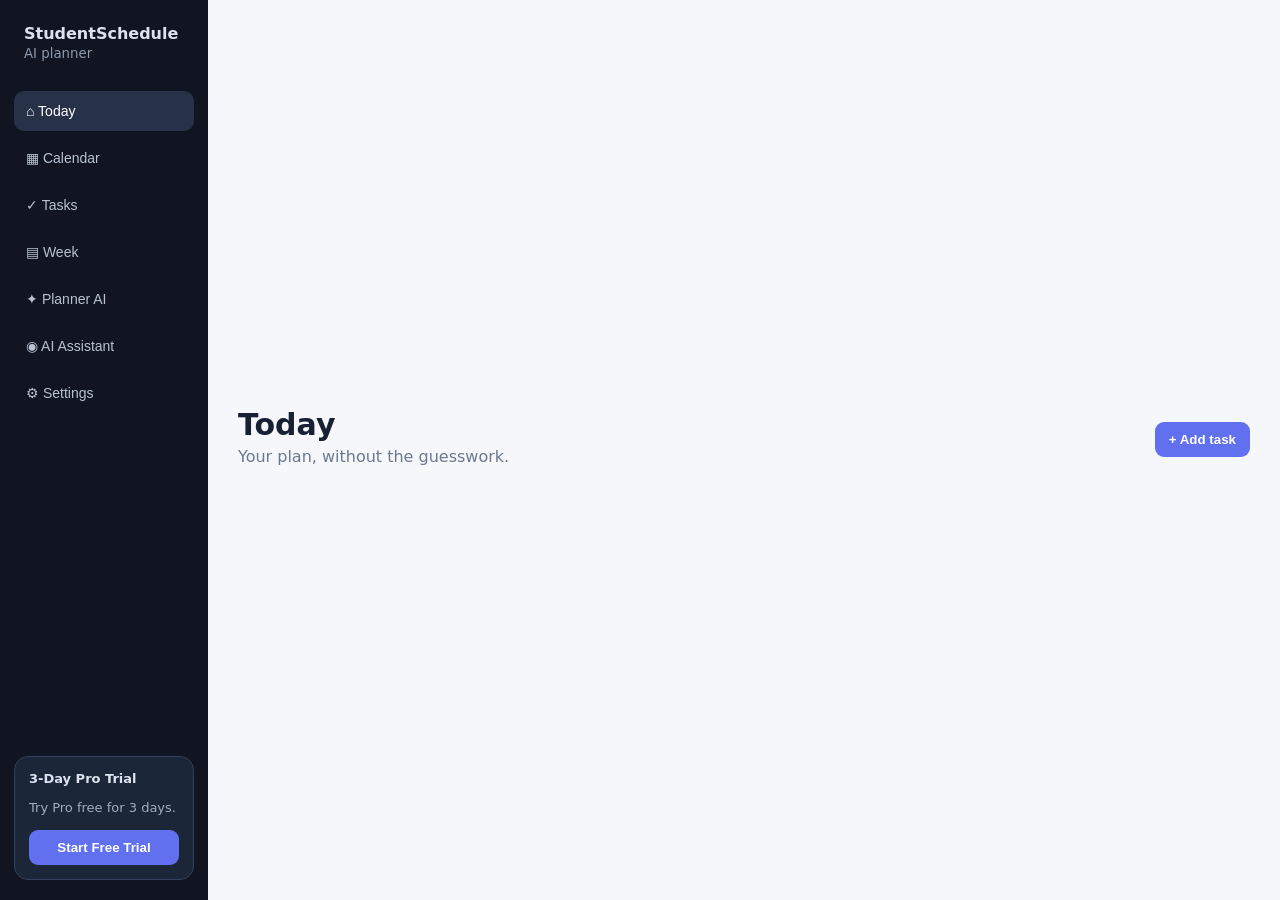
==== index.html @ fac68832 "Add files via upload" ====
<!doctype html><html><head><meta charset="utf-8"><meta name="viewport" content="width=device-width,initial-scale=1"><title>StudentSchedule AI</title><link rel="stylesheet" href="style.css"></head><body>
<div class="app"><aside><div class="brand"><b>StudentSchedule</b><small>AI planner</small></div>
<button class="nav active" data-page="today">⌂ Today</button><button class="nav" data-page="calendar">▦ Calendar</button><button class="nav" data-page="tasks">✓ Tasks</button><button class="nav" data-page="week">▤ Week</button><button class="nav" data-page="planner">✦ Planner AI</button><button class="nav" data-page="assistant">◉ AI Assistant</button><button class="nav" data-page="settings">⚙ Settings</button>
<div class="trial"><b>3-Day Pro Trial</b><p id="trialText">Try Pro free for 3 days.</p><button id="trialBtn">Start Free Trial</button></div></aside>
<main><header><div><h1 id="title">Today</h1><p id="sub">Your plan, without the guesswork.</p></div><button id="add">+ Add task</button></header><section id="page"></section></main></div>
<div id="modal" class="modal hidden"><div class="box"><h2>Add task</h2><input id="name" placeholder="Task name"><input id="due" type="date"><input id="mins" type="number" value="30" min="5" placeholder="Minutes"><select id="pri"><option value="3">High priority</option><option value="2">Normal priority</option><option value="1">Low priority</option></select><button id="save">Add task</button><button id="cancel">Cancel</button></div></div>
<script src="app.js"></script></body></html>
---- style.css ----
*{box-sizing:border-box}body{margin:0;font-family:system-ui,-apple-system,Segoe UI,sans-serif;background:#f5f7fb;color:#182033}.app{display:flex;min-height:100vh}aside{width:245px;background:#101521;color:#dce3ef;padding:20px 14px;display:flex;flex-direction:column;gap:7px}.brand{padding:4px 10px 22px}.brand b{display:block;font-size:16px}.brand small{color:#8d99ad}.nav{border:0;background:none;color:#b8c2d2;text-align:left;padding:12px;border-radius:10px;cursor:pointer;font-size:14px}.nav.active,.nav:hover{background:#273148;color:white}.trial{margin-top:auto;background:#1b2639;border:1px solid #33415c;padding:14px;border-radius:14px;font-size:13px}.trial p{color:#a1adbf;line-height:1.4}.trial button,header button,#save{background:#6170ef;color:#fff;border:0;border-radius:9px;padding:10px 14px;font-weight:700;cursor:pointer}.trial button{width:100%}main{max-width:1250px;width:100%;margin:auto;padding:30px}header{display:flex;justify-content:space-between;align-items:center;margin-bottom:22px}h1{margin:0;font-size:30px}header p{margin:5px 0;color:#6d788d}.card{background:#fff;border:1px solid #e2e6ee;border-radius:16px;padding:20px;margin-bottom:15px;box-shadow:0 3px 12px #00000008}.grid{display:grid;grid-template-columns:repeat(3,1fr);gap:15px}.stat{font-size:28px;font-weight:800}.muted{color:#707c90}.task{display:flex;justify-content:space-between;padding:13px 0;border-bottom:1px solid #edf0f4}.task:last-child{border:0}.task button{background:#fff;border:1px solid #d7dce6;border-radius:7px;padding:6px;cursor:pointer}.calendar{display:grid;grid-template-columns:repeat(7,1fr);background:#fff;border:1px solid #e1e5ed}.dow{padding:9px;background:#eef1f6;font-size:12px;font-weight:700}.day{min-height:110px;border-top:1px solid #e7eaf0;border-right:1px solid #e7eaf0;padding:7px}.today{outline:2px solid #6572ed;outline-offset:-2px}.event{font-size:11px;background:#e9edff;color:#4652b7;border-radius:5px;padding:4px;margin-top:5px;white-space:nowrap;overflow:hidden}.chat{min-height:570px;display:flex;flex-direction:column}.messages{flex:1;overflow:auto}.msg{max-width:78%;padding:12px 14px;border-radius:14px;margin:9px 0;line-height:1.45;white-space:pre-wrap}.bot{background:#eef1f6}.user{background:#6170ef;color:white;margin-left:auto}.chatrow{display:flex;gap:8px}.chatrow input{flex:1;padding:13px;border:1px solid #d7dce6;border-radius:9px}.chips{display:flex;gap:7px;flex-wrap:wrap;margin:10px 0}.chip{border:1px solid #d9deea;background:white;border-radius:18px;padding:7px 10px;cursor:pointer}.modal{position:fixed;inset:0;background:#0008;display:grid;place-items:center}.hidden{display:none}.box{background:#fff;padding:24px;border-radius:15px;width:min(430px,92vw)}.box input,.box select{display:block;width:100%;padding:11px;margin:8px 0;border:1px solid #d7dce6;border-radius:8px}.box button{margin:7px 5px 0 0;padding:10px 13px;border-radius:8px}.assistant{display:grid;grid-template-columns:1.3fr .7fr;gap:15px}@media(max-width:800px){aside{width:185px}.assistant,.grid{grid-template-columns:1fr}main{padding:18px}}
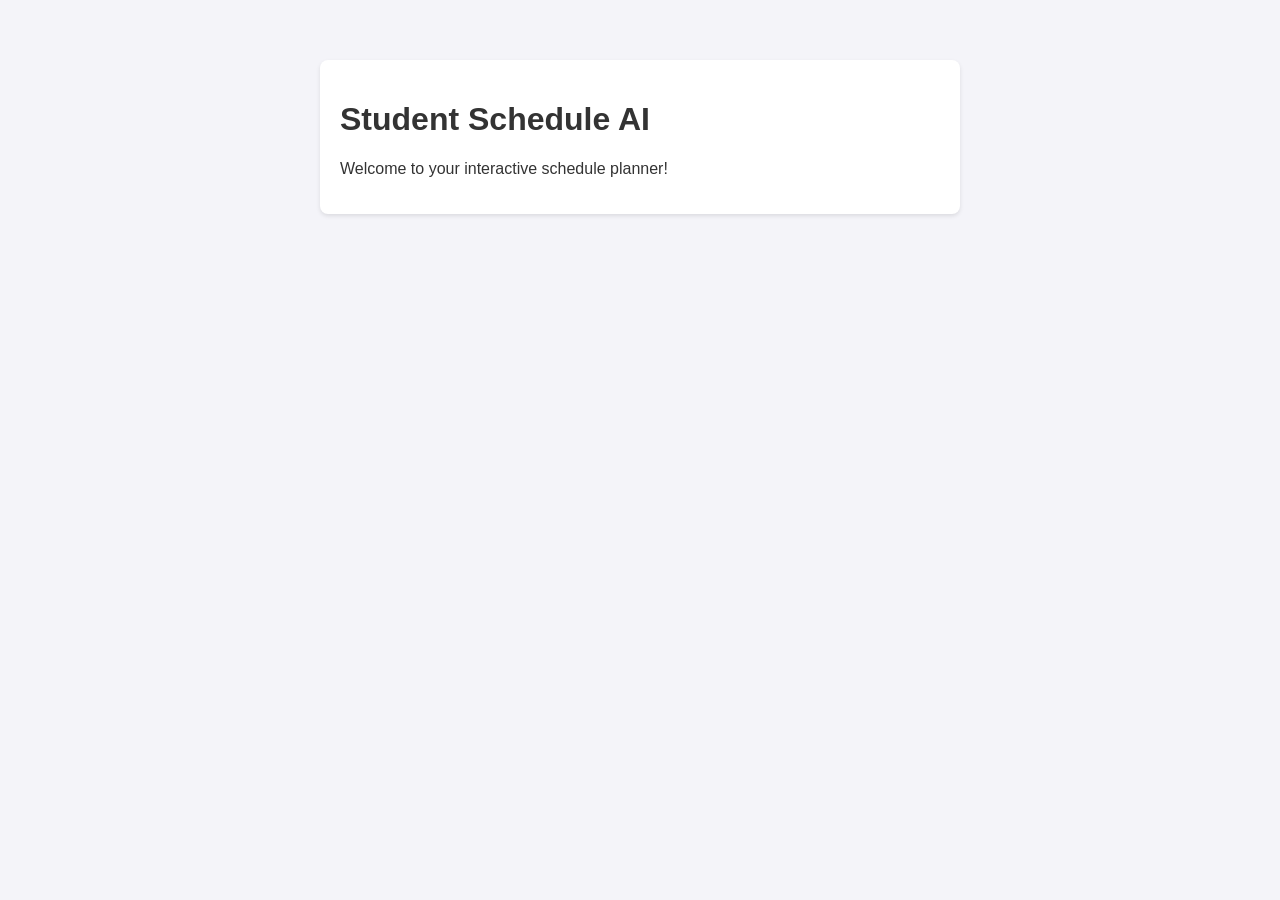
==== commit 6ebdca4f: "Add files via upload" ====
--- a/index.html
+++ b/index.html
@@ -1,7 +1,16 @@
-<!doctype html><html><head><meta charset="utf-8"><meta name="viewport" content="width=device-width,initial-scale=1"><title>StudentSchedule AI</title><link rel="stylesheet" href="style.css"></head><body>
-<div class="app"><aside><div class="brand"><b>StudentSchedule</b><small>AI planner</small></div>
-<button class="nav active" data-page="today">⌂ Today</button><button class="nav" data-page="calendar">▦ Calendar</button><button class="nav" data-page="tasks">✓ Tasks</button><button class="nav" data-page="week">▤ Week</button><button class="nav" data-page="planner">✦ Planner AI</button><button class="nav" data-page="assistant">◉ AI Assistant</button><button class="nav" data-page="settings">⚙ Settings</button>
-<div class="trial"><b>3-Day Pro Trial</b><p id="trialText">Try Pro free for 3 days.</p><button id="trialBtn">Start Free Trial</button></div></aside>
-<main><header><div><h1 id="title">Today</h1><p id="sub">Your plan, without the guesswork.</p></div><button id="add">+ Add task</button></header><section id="page"></section></main></div>
-<div id="modal" class="modal hidden"><div class="box"><h2>Add task</h2><input id="name" placeholder="Task name"><input id="due" type="date"><input id="mins" type="number" value="30" min="5" placeholder="Minutes"><select id="pri"><option value="3">High priority</option><option value="2">Normal priority</option><option value="1">Low priority</option></select><button id="save">Add task</button><button id="cancel">Cancel</button></div></div>
-<script src="app.js"></script></body></html>+<!DOCTYPE html>
+<html lang="en">
+<head>
+    <meta charset="UTF-8">
+    <meta name="viewport" content="width=device-width, initial-scale=1.0">
+    <title>Student Schedule AI</title>
+    <link rel="stylesheet" href="style.css">
+</head>
+<body>
+    <main>
+        <h1>Student Schedule AI</h1>
+        <p>Welcome to your interactive schedule planner!</p>
+    </main>
+    <script src="app.js"></script>
+</body>
+</html>
--- a/style.css
+++ b/style.css
@@ -1 +1,16 @@
-*{box-sizing:border-box}body{margin:0;font-family:system-ui,-apple-system,Segoe UI,sans-serif;background:#f5f7fb;color:#182033}.app{display:flex;min-height:100vh}aside{width:245px;background:#101521;color:#dce3ef;padding:20px 14px;display:flex;flex-direction:column;gap:7px}.brand{padding:4px 10px 22px}.brand b{display:block;font-size:16px}.brand small{color:#8d99ad}.nav{border:0;background:none;color:#b8c2d2;text-align:left;padding:12px;border-radius:10px;cursor:pointer;font-size:14px}.nav.active,.nav:hover{background:#273148;color:white}.trial{margin-top:auto;background:#1b2639;border:1px solid #33415c;padding:14px;border-radius:14px;font-size:13px}.trial p{color:#a1adbf;line-height:1.4}.trial button,header button,#save{background:#6170ef;color:#fff;border:0;border-radius:9px;padding:10px 14px;font-weight:700;cursor:pointer}.trial button{width:100%}main{max-width:1250px;width:100%;margin:auto;padding:30px}header{display:flex;justify-content:space-between;align-items:center;margin-bottom:22px}h1{margin:0;font-size:30px}header p{margin:5px 0;color:#6d788d}.card{background:#fff;border:1px solid #e2e6ee;border-radius:16px;padding:20px;margin-bottom:15px;box-shadow:0 3px 12px #00000008}.grid{display:grid;grid-template-columns:repeat(3,1fr);gap:15px}.stat{font-size:28px;font-weight:800}.muted{color:#707c90}.task{display:flex;justify-content:space-between;padding:13px 0;border-bottom:1px solid #edf0f4}.task:last-child{border:0}.task button{background:#fff;border:1px solid #d7dce6;border-radius:7px;padding:6px;cursor:pointer}.calendar{display:grid;grid-template-columns:repeat(7,1fr);background:#fff;border:1px solid #e1e5ed}.dow{padding:9px;background:#eef1f6;font-size:12px;font-weight:700}.day{min-height:110px;border-top:1px solid #e7eaf0;border-right:1px solid #e7eaf0;padding:7px}.today{outline:2px solid #6572ed;outline-offset:-2px}.event{font-size:11px;background:#e9edff;color:#4652b7;border-radius:5px;padding:4px;margin-top:5px;white-space:nowrap;overflow:hidden}.chat{min-height:570px;display:flex;flex-direction:column}.messages{flex:1;overflow:auto}.msg{max-width:78%;padding:12px 14px;border-radius:14px;margin:9px 0;line-height:1.45;white-space:pre-wrap}.bot{background:#eef1f6}.user{background:#6170ef;color:white;margin-left:auto}.chatrow{display:flex;gap:8px}.chatrow input{flex:1;padding:13px;border:1px solid #d7dce6;border-radius:9px}.chips{display:flex;gap:7px;flex-wrap:wrap;margin:10px 0}.chip{border:1px solid #d9deea;background:white;border-radius:18px;padding:7px 10px;cursor:pointer}.modal{position:fixed;inset:0;background:#0008;display:grid;place-items:center}.hidden{display:none}.box{background:#fff;padding:24px;border-radius:15px;width:min(430px,92vw)}.box input,.box select{display:block;width:100%;padding:11px;margin:8px 0;border:1px solid #d7dce6;border-radius:8px}.box button{margin:7px 5px 0 0;padding:10px 13px;border-radius:8px}.assistant{display:grid;grid-template-columns:1.3fr .7fr;gap:15px}@media(max-width:800px){aside{width:185px}.assistant,.grid{grid-template-columns:1fr}main{padding:18px}}+body {
+    font-family: Arial, sans-serif;
+    margin: 0;
+    padding: 20px;
+    background-color: #f4f4f9;
+    color: #333;
+}
+
+main {
+    max-width: 600px;
+    margin: 40px auto;
+    background: white;
+    padding: 20px;
+    border-radius: 8px;
+    box-shadow: 0 2px 4px rgba(0, 0, 0, 0.1);
+}
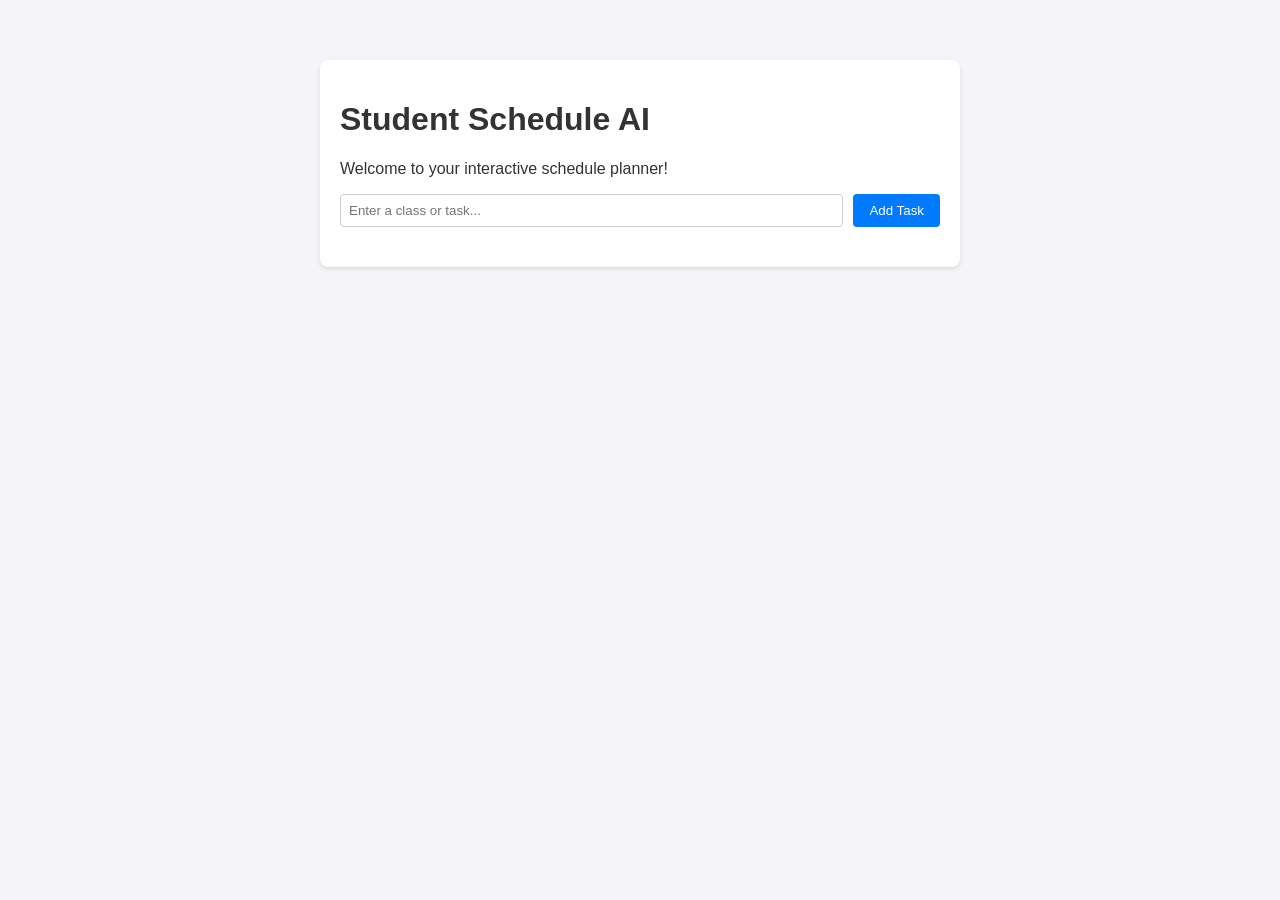
==== commit 23d12767: "Add files via upload" ====
--- a/index.html
+++ b/index.html
@@ -10,6 +10,15 @@
     <main>
         <h1>Student Schedule AI</h1>
         <p>Welcome to your interactive schedule planner!</p>
+        
+        <div class="schedule-control">
+            <input type="text" id="taskInput" placeholder="Enter a class or task...">
+            <button id="addBtn">Add Task</button>
+        </div>
+
+        <ul id="taskList">
+            <!-- Tasks will appear here -->
+        </ul>
     </main>
     <script src="app.js"></script>
 </body>
--- a/style.css
+++ b/style.css
@@ -14,3 +14,58 @@
     border-radius: 8px;
     box-shadow: 0 2px 4px rgba(0, 0, 0, 0.1);
 }
+
+.schedule-control {
+    display: flex;
+    gap: 10px;
+    margin-bottom: 20px;
+}
+
+.schedule-control input {
+    flex: 1;
+    padding: 8px;
+    border: 1px solid #ccc;
+    border-radius: 4px;
+}
+
+.schedule-control button {
+    padding: 8px 16px;
+    background-color: #007bff;
+    color: white;
+    border: none;
+    border-radius: 4px;
+    cursor: pointer;
+}
+
+.schedule-control button:hover {
+    background-color: #0056b3;
+}
+
+ul {
+    list-style-type: none;
+    padding: 0;
+}
+
+li {
+    background: #f9f9f9;
+    padding: 10px;
+    margin-bottom: 8px;
+    border-left: 4px solid #007bff;
+    display: flex;
+    justify-content: space-between;
+    align-items: center;
+    border-radius: 4px;
+}
+
+li button {
+    background: #dc3545;
+    color: white;
+    border: none;
+    padding: 4px 8px;
+    border-radius: 4px;
+    cursor: pointer;
+}
+
+li button:hover {
+    background: #c82333;
+}
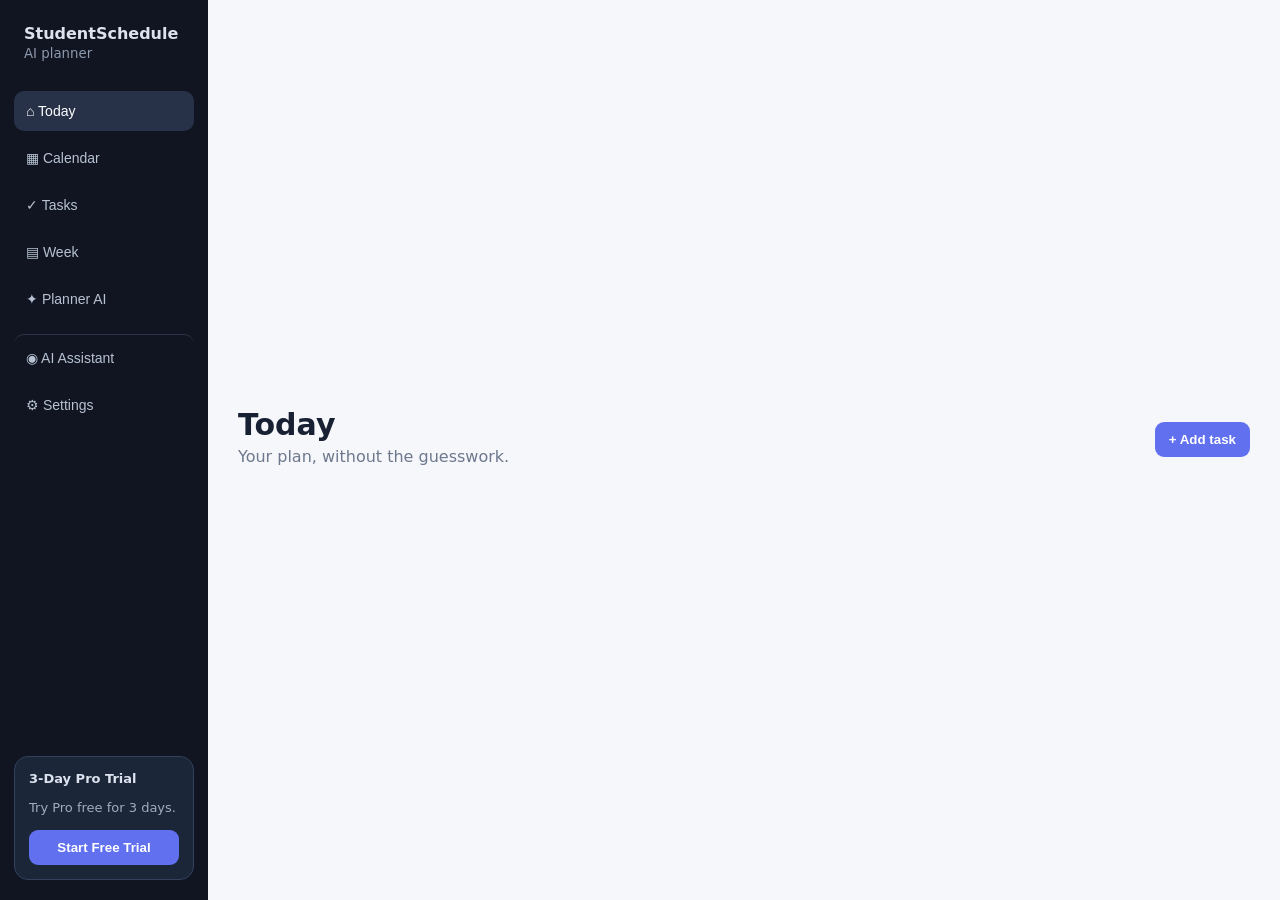
==== commit 84b986ba: "Add files via upload" ====
--- a/index.html
+++ b/index.html
@@ -1,25 +1,7 @@
-<!DOCTYPE html>
-<html lang="en">
-<head>
-    <meta charset="UTF-8">
-    <meta name="viewport" content="width=device-width, initial-scale=1.0">
-    <title>Student Schedule AI</title>
-    <link rel="stylesheet" href="style.css">
-</head>
-<body>
-    <main>
-        <h1>Student Schedule AI</h1>
-        <p>Welcome to your interactive schedule planner!</p>
-        
-        <div class="schedule-control">
-            <input type="text" id="taskInput" placeholder="Enter a class or task...">
-            <button id="addBtn">Add Task</button>
-        </div>
-
-        <ul id="taskList">
-            <!-- Tasks will appear here -->
-        </ul>
-    </main>
-    <script src="app.js"></script>
-</body>
-</html>
+<!doctype html><html><head><meta charset="utf-8"><meta name="viewport" content="width=device-width,initial-scale=1"><title>StudentSchedule AI</title><link rel="stylesheet" href="style.css"></head><body>
+<div class="app"><aside><div class="brand"><b>StudentSchedule</b><small>AI planner</small></div>
+<button class="nav active" data-page="today">⌂ Today</button><button class="nav" data-page="calendar">▦ Calendar</button><button class="nav" data-page="tasks">✓ Tasks</button><button class="nav" data-page="week">▤ Week</button><button class="nav" data-page="planner">✦ Planner AI</button><button class="nav assistant-nav" data-page="assistant">◉ AI Assistant</button><button class="nav" data-page="settings">⚙ Settings</button>
+<div class="trial"><b>3-Day Pro Trial</b><p id="trialText">Try Pro free for 3 days.</p><button id="trialBtn">Start Free Trial</button></div></aside>
+<main><header><div><h1 id="title">Today</h1><p id="sub">Your plan, without the guesswork.</p></div><button id="add">+ Add task</button></header><section id="page"></section></main></div>
+<div id="modal" class="modal hidden"><div class="box"><h2>Add task</h2><input id="name" placeholder="Task name"><input id="due" type="date"><input id="mins" type="number" value="30" min="5" placeholder="Minutes"><select id="pri"><option value="3">High priority</option><option value="2">Normal priority</option><option value="1">Low priority</option></select><button id="save">Add task</button><button id="cancel">Cancel</button></div></div>
+<script src="app.js"></script></body></html>
--- a/style.css
+++ b/style.css
@@ -1,71 +1,2 @@
-body {
-    font-family: Arial, sans-serif;
-    margin: 0;
-    padding: 20px;
-    background-color: #f4f4f9;
-    color: #333;
-}
-
-main {
-    max-width: 600px;
-    margin: 40px auto;
-    background: white;
-    padding: 20px;
-    border-radius: 8px;
-    box-shadow: 0 2px 4px rgba(0, 0, 0, 0.1);
-}
-
-.schedule-control {
-    display: flex;
-    gap: 10px;
-    margin-bottom: 20px;
-}
-
-.schedule-control input {
-    flex: 1;
-    padding: 8px;
-    border: 1px solid #ccc;
-    border-radius: 4px;
-}
-
-.schedule-control button {
-    padding: 8px 16px;
-    background-color: #007bff;
-    color: white;
-    border: none;
-    border-radius: 4px;
-    cursor: pointer;
-}
-
-.schedule-control button:hover {
-    background-color: #0056b3;
-}
-
-ul {
-    list-style-type: none;
-    padding: 0;
-}
-
-li {
-    background: #f9f9f9;
-    padding: 10px;
-    margin-bottom: 8px;
-    border-left: 4px solid #007bff;
-    display: flex;
-    justify-content: space-between;
-    align-items: center;
-    border-radius: 4px;
-}
-
-li button {
-    background: #dc3545;
-    color: white;
-    border: none;
-    padding: 4px 8px;
-    border-radius: 4px;
-    cursor: pointer;
-}
-
-li button:hover {
-    background: #c82333;
-}
+*{box-sizing:border-box}body{margin:0;font-family:system-ui,-apple-system,Segoe UI,sans-serif;background:#f5f7fb;color:#182033}.app{display:flex;min-height:100vh}aside{width:245px;background:#101521;color:#dce3ef;padding:20px 14px;display:flex;flex-direction:column;gap:7px}.brand{padding:4px 10px 22px}.brand b{display:block;font-size:16px}.brand small{color:#8d99ad}.nav{border:0;background:none;color:#b8c2d2;text-align:left;padding:12px;border-radius:10px;cursor:pointer;font-size:14px}.nav.active,.nav:hover{background:#273148;color:white}.trial{margin-top:auto;background:#1b2639;border:1px solid #33415c;padding:14px;border-radius:14px;font-size:13px}.trial p{color:#a1adbf;line-height:1.4}.trial button,header button,#save{background:#6170ef;color:#fff;border:0;border-radius:9px;padding:10px 14px;font-weight:700;cursor:pointer}.trial button{width:100%}main{max-width:1250px;width:100%;margin:auto;padding:30px}header{display:flex;justify-content:space-between;align-items:center;margin-bottom:22px}h1{margin:0;font-size:30px}header p{margin:5px 0;color:#6d788d}.card{background:#fff;border:1px solid #e2e6ee;border-radius:16px;padding:20px;margin-bottom:15px;box-shadow:0 3px 12px #00000008}.grid{display:grid;grid-template-columns:repeat(3,1fr);gap:15px}.stat{font-size:28px;font-weight:800}.muted{color:#707c90}.task{display:flex;justify-content:space-between;padding:13px 0;border-bottom:1px solid #edf0f4}.task:last-child{border:0}.task button{background:#fff;border:1px solid #d7dce6;border-radius:7px;padding:6px;cursor:pointer}.calendar{display:grid;grid-template-columns:repeat(7,1fr);background:#fff;border:1px solid #e1e5ed}.dow{padding:9px;background:#eef1f6;font-size:12px;font-weight:700}.day{min-height:110px;border-top:1px solid #e7eaf0;border-right:1px solid #e7eaf0;padding:7px}.today{outline:2px solid #6572ed;outline-offset:-2px}.event{font-size:11px;background:#e9edff;color:#4652b7;border-radius:5px;padding:4px;margin-top:5px;white-space:nowrap;overflow:hidden}.chat{min-height:570px;display:flex;flex-direction:column}.messages{flex:1;overflow:auto}.msg{max-width:78%;padding:12px 14px;border-radius:14px;margin:9px 0;line-height:1.45;white-space:pre-wrap}.bot{background:#eef1f6}.user{background:#6170ef;color:white;margin-left:auto}.chatrow{display:flex;gap:8px}.chatrow input{flex:1;padding:13px;border:1px solid #d7dce6;border-radius:9px}.chips{display:flex;gap:7px;flex-wrap:wrap;margin:10px 0}.chip{border:1px solid #d9deea;background:white;border-radius:18px;padding:7px 10px;cursor:pointer}.modal{position:fixed;inset:0;background:#0008;display:grid;place-items:center}.hidden{display:none}.box{background:#fff;padding:24px;border-radius:15px;width:min(430px,92vw)}.box input,.box select{display:block;width:100%;padding:11px;margin:8px 0;border:1px solid #d7dce6;border-radius:8px}.box button{margin:7px 5px 0 0;padding:10px 13px;border-radius:8px}.assistant{display:grid;grid-template-columns:1.3fr .7fr;gap:15px}@media(max-width:800px){aside{width:185px}.assistant,.grid{grid-template-columns:1fr}main{padding:18px}}
+.task.completed{background:#f2fbf4;border-radius:10px;padding:13px;margin:5px 0;border-bottom:0}.done-name{text-decoration:line-through;color:#4f8b5c}.complete-green{background:#2e9b57!important;color:white!important;border-color:#2e9b57!important}.assistant-nav{margin-top:8px;border-top:1px solid #2b3446;padding-top:15px}.msg.user{margin-left:auto}.msg.bot{margin-right:auto}
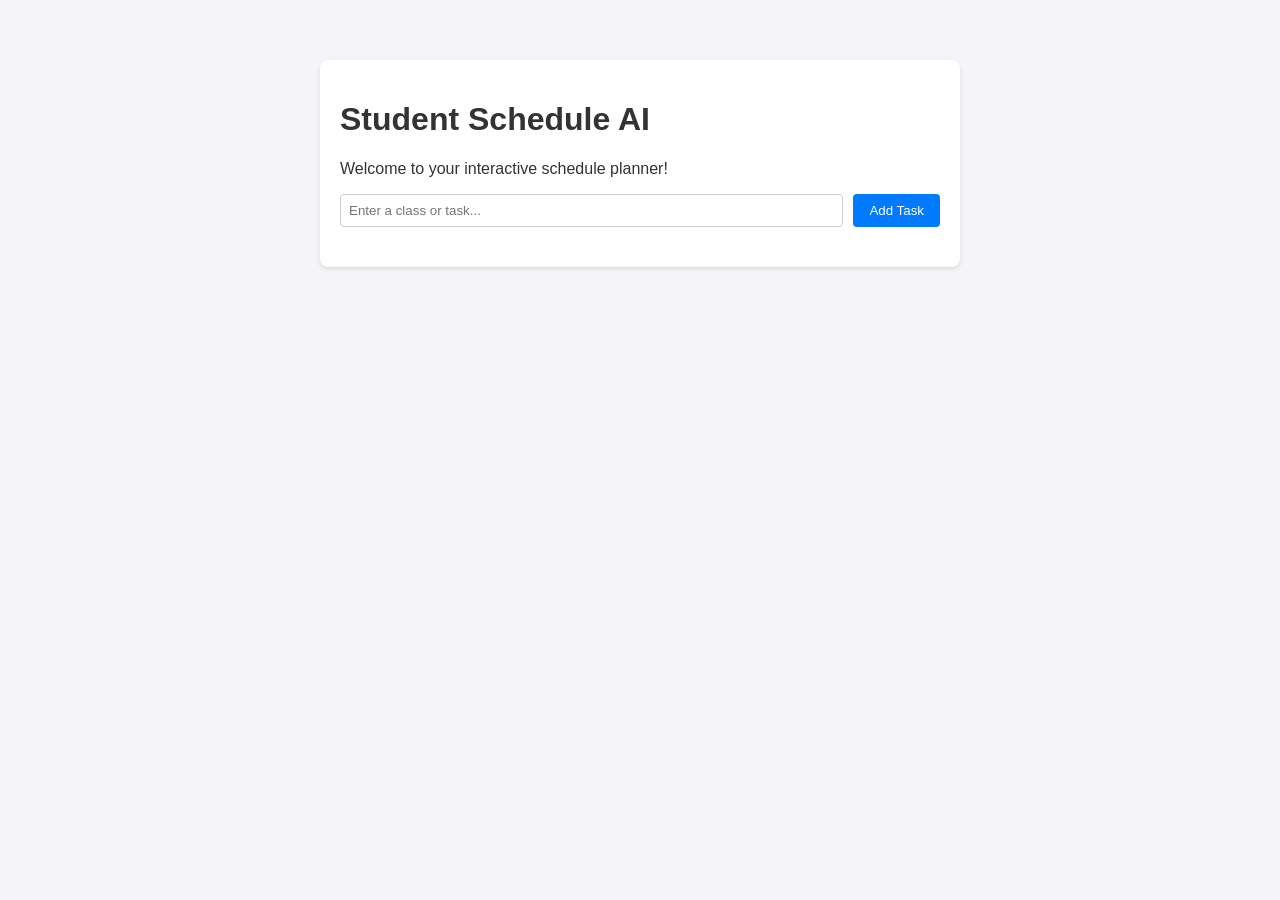
==== commit de7094a2: "Add files via upload" ====
--- a/index.html
+++ b/index.html
@@ -1,7 +1,25 @@
-<!doctype html><html><head><meta charset="utf-8"><meta name="viewport" content="width=device-width,initial-scale=1"><title>StudentSchedule AI</title><link rel="stylesheet" href="style.css"></head><body>
-<div class="app"><aside><div class="brand"><b>StudentSchedule</b><small>AI planner</small></div>
-<button class="nav active" data-page="today">⌂ Today</button><button class="nav" data-page="calendar">▦ Calendar</button><button class="nav" data-page="tasks">✓ Tasks</button><button class="nav" data-page="week">▤ Week</button><button class="nav" data-page="planner">✦ Planner AI</button><button class="nav assistant-nav" data-page="assistant">◉ AI Assistant</button><button class="nav" data-page="settings">⚙ Settings</button>
-<div class="trial"><b>3-Day Pro Trial</b><p id="trialText">Try Pro free for 3 days.</p><button id="trialBtn">Start Free Trial</button></div></aside>
-<main><header><div><h1 id="title">Today</h1><p id="sub">Your plan, without the guesswork.</p></div><button id="add">+ Add task</button></header><section id="page"></section></main></div>
-<div id="modal" class="modal hidden"><div class="box"><h2>Add task</h2><input id="name" placeholder="Task name"><input id="due" type="date"><input id="mins" type="number" value="30" min="5" placeholder="Minutes"><select id="pri"><option value="3">High priority</option><option value="2">Normal priority</option><option value="1">Low priority</option></select><button id="save">Add task</button><button id="cancel">Cancel</button></div></div>
-<script src="app.js"></script></body></html>+<!DOCTYPE html>
+<html lang="en">
+<head>
+    <meta charset="UTF-8">
+    <meta name="viewport" content="width=device-width, initial-scale=1.0">
+    <title>Student Schedule AI</title>
+    <link rel="stylesheet" href="style.css">
+</head>
+<body>
+    <main>
+        <h1>Student Schedule AI</h1>
+        <p>Welcome to your interactive schedule planner!</p>
+        
+        <div class="schedule-control">
+            <input type="text" id="taskInput" placeholder="Enter a class or task...">
+            <button id="addBtn">Add Task</button>
+        </div>
+
+        <ul id="taskList">
+            <!-- Tasks will appear here -->
+        </ul>
+    </main>
+    <script src="app.js"></script>
+</body>
+</html>
--- a/style.css
+++ b/style.css
@@ -1,2 +1,71 @@
-*{box-sizing:border-box}body{margin:0;font-family:system-ui,-apple-system,Segoe UI,sans-serif;background:#f5f7fb;color:#182033}.app{display:flex;min-height:100vh}aside{width:245px;background:#101521;color:#dce3ef;padding:20px 14px;display:flex;flex-direction:column;gap:7px}.brand{padding:4px 10px 22px}.brand b{display:block;font-size:16px}.brand small{color:#8d99ad}.nav{border:0;background:none;color:#b8c2d2;text-align:left;padding:12px;border-radius:10px;cursor:pointer;font-size:14px}.nav.active,.nav:hover{background:#273148;color:white}.trial{margin-top:auto;background:#1b2639;border:1px solid #33415c;padding:14px;border-radius:14px;font-size:13px}.trial p{color:#a1adbf;line-height:1.4}.trial button,header button,#save{background:#6170ef;color:#fff;border:0;border-radius:9px;padding:10px 14px;font-weight:700;cursor:pointer}.trial button{width:100%}main{max-width:1250px;width:100%;margin:auto;padding:30px}header{display:flex;justify-content:space-between;align-items:center;margin-bottom:22px}h1{margin:0;font-size:30px}header p{margin:5px 0;color:#6d788d}.card{background:#fff;border:1px solid #e2e6ee;border-radius:16px;padding:20px;margin-bottom:15px;box-shadow:0 3px 12px #00000008}.grid{display:grid;grid-template-columns:repeat(3,1fr);gap:15px}.stat{font-size:28px;font-weight:800}.muted{color:#707c90}.task{display:flex;justify-content:space-between;padding:13px 0;border-bottom:1px solid #edf0f4}.task:last-child{border:0}.task button{background:#fff;border:1px solid #d7dce6;border-radius:7px;padding:6px;cursor:pointer}.calendar{display:grid;grid-template-columns:repeat(7,1fr);background:#fff;border:1px solid #e1e5ed}.dow{padding:9px;background:#eef1f6;font-size:12px;font-weight:700}.day{min-height:110px;border-top:1px solid #e7eaf0;border-right:1px solid #e7eaf0;padding:7px}.today{outline:2px solid #6572ed;outline-offset:-2px}.event{font-size:11px;background:#e9edff;color:#4652b7;border-radius:5px;padding:4px;margin-top:5px;white-space:nowrap;overflow:hidden}.chat{min-height:570px;display:flex;flex-direction:column}.messages{flex:1;overflow:auto}.msg{max-width:78%;padding:12px 14px;border-radius:14px;margin:9px 0;line-height:1.45;white-space:pre-wrap}.bot{background:#eef1f6}.user{background:#6170ef;color:white;margin-left:auto}.chatrow{display:flex;gap:8px}.chatrow input{flex:1;padding:13px;border:1px solid #d7dce6;border-radius:9px}.chips{display:flex;gap:7px;flex-wrap:wrap;margin:10px 0}.chip{border:1px solid #d9deea;background:white;border-radius:18px;padding:7px 10px;cursor:pointer}.modal{position:fixed;inset:0;background:#0008;display:grid;place-items:center}.hidden{display:none}.box{background:#fff;padding:24px;border-radius:15px;width:min(430px,92vw)}.box input,.box select{display:block;width:100%;padding:11px;margin:8px 0;border:1px solid #d7dce6;border-radius:8px}.box button{margin:7px 5px 0 0;padding:10px 13px;border-radius:8px}.assistant{display:grid;grid-template-columns:1.3fr .7fr;gap:15px}@media(max-width:800px){aside{width:185px}.assistant,.grid{grid-template-columns:1fr}main{padding:18px}}
-.task.completed{background:#f2fbf4;border-radius:10px;padding:13px;margin:5px 0;border-bottom:0}.done-name{text-decoration:line-through;color:#4f8b5c}.complete-green{background:#2e9b57!important;color:white!important;border-color:#2e9b57!important}.assistant-nav{margin-top:8px;border-top:1px solid #2b3446;padding-top:15px}.msg.user{margin-left:auto}.msg.bot{margin-right:auto}
+body {
+    font-family: Arial, sans-serif;
+    margin: 0;
+    padding: 20px;
+    background-color: #f4f4f9;
+    color: #333;
+}
+
+main {
+    max-width: 600px;
+    margin: 40px auto;
+    background: white;
+    padding: 20px;
+    border-radius: 8px;
+    box-shadow: 0 2px 4px rgba(0, 0, 0, 0.1);
+}
+
+.schedule-control {
+    display: flex;
+    gap: 10px;
+    margin-bottom: 20px;
+}
+
+.schedule-control input {
+    flex: 1;
+    padding: 8px;
+    border: 1px solid #ccc;
+    border-radius: 4px;
+}
+
+.schedule-control button {
+    padding: 8px 16px;
+    background-color: #007bff;
+    color: white;
+    border: none;
+    border-radius: 4px;
+    cursor: pointer;
+}
+
+.schedule-control button:hover {
+    background-color: #0056b3;
+}
+
+ul {
+    list-style-type: none;
+    padding: 0;
+}
+
+li {
+    background: #f9f9f9;
+    padding: 10px;
+    margin-bottom: 8px;
+    border-left: 4px solid #007bff;
+    display: flex;
+    justify-content: space-between;
+    align-items: center;
+    border-radius: 4px;
+}
+
+li button {
+    background: #dc3545;
+    color: white;
+    border: none;
+    padding: 4px 8px;
+    border-radius: 4px;
+    cursor: pointer;
+}
+
+li button:hover {
+    background: #c82333;
+}
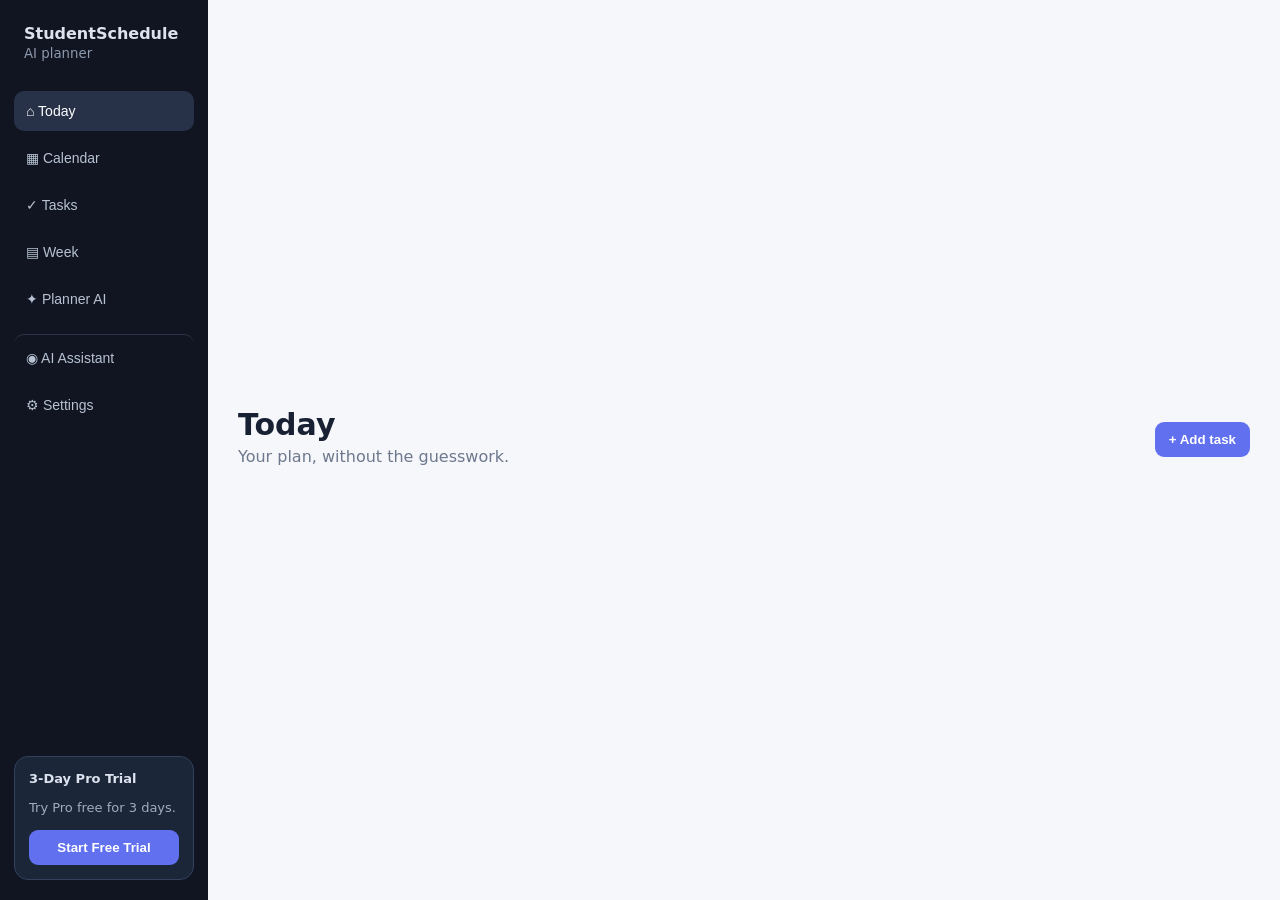
==== commit c48f4c76: "Add files via upload" ====
--- a/index.html
+++ b/index.html
@@ -1,25 +1,7 @@
-<!DOCTYPE html>
-<html lang="en">
-<head>
-    <meta charset="UTF-8">
-    <meta name="viewport" content="width=device-width, initial-scale=1.0">
-    <title>Student Schedule AI</title>
-    <link rel="stylesheet" href="style.css">
-</head>
-<body>
-    <main>
-        <h1>Student Schedule AI</h1>
-        <p>Welcome to your interactive schedule planner!</p>
-        
-        <div class="schedule-control">
-            <input type="text" id="taskInput" placeholder="Enter a class or task...">
-            <button id="addBtn">Add Task</button>
-        </div>
-
-        <ul id="taskList">
-            <!-- Tasks will appear here -->
-        </ul>
-    </main>
-    <script src="app.js"></script>
-</body>
-</html>
+<!doctype html><html><head><meta charset="utf-8"><meta name="viewport" content="width=device-width,initial-scale=1"><title>StudentSchedule AI</title><link rel="stylesheet" href="style.css"></head><body>
+<div class="app"><aside><div class="brand"><b>StudentSchedule</b><small>AI planner</small></div>
+<button class="nav active" data-page="today">⌂ Today</button><button class="nav" data-page="calendar">▦ Calendar</button><button class="nav" data-page="tasks">✓ Tasks</button><button class="nav" data-page="week">▤ Week</button><button class="nav" data-page="planner">✦ Planner AI</button><button class="nav assistant-nav" data-page="assistant">◉ AI Assistant</button><button class="nav" data-page="settings">⚙ Settings</button>
+<div class="trial"><b>3-Day Pro Trial</b><p id="trialText">Try Pro free for 3 days.</p><button id="trialBtn">Start Free Trial</button></div></aside>
+<main><header><div><h1 id="title">Today</h1><p id="sub">Your plan, without the guesswork.</p></div><button id="add">+ Add task</button></header><section id="page"></section></main></div>
+<div id="modal" class="modal hidden"><div class="box"><h2>Add task</h2><input id="name" placeholder="Task name"><input id="due" type="date"><input id="mins" type="number" value="30" min="5" placeholder="Minutes"><select id="pri"><option value="3">High priority</option><option value="2">Normal priority</option><option value="1">Low priority</option></select><button id="save">Add task</button><button id="cancel">Cancel</button></div></div>
+<script src="app.js"></script></body></html>
--- a/style.css
+++ b/style.css
@@ -1,71 +1,2 @@
-body {
-    font-family: Arial, sans-serif;
-    margin: 0;
-    padding: 20px;
-    background-color: #f4f4f9;
-    color: #333;
-}
-
-main {
-    max-width: 600px;
-    margin: 40px auto;
-    background: white;
-    padding: 20px;
-    border-radius: 8px;
-    box-shadow: 0 2px 4px rgba(0, 0, 0, 0.1);
-}
-
-.schedule-control {
-    display: flex;
-    gap: 10px;
-    margin-bottom: 20px;
-}
-
-.schedule-control input {
-    flex: 1;
-    padding: 8px;
-    border: 1px solid #ccc;
-    border-radius: 4px;
-}
-
-.schedule-control button {
-    padding: 8px 16px;
-    background-color: #007bff;
-    color: white;
-    border: none;
-    border-radius: 4px;
-    cursor: pointer;
-}
-
-.schedule-control button:hover {
-    background-color: #0056b3;
-}
-
-ul {
-    list-style-type: none;
-    padding: 0;
-}
-
-li {
-    background: #f9f9f9;
-    padding: 10px;
-    margin-bottom: 8px;
-    border-left: 4px solid #007bff;
-    display: flex;
-    justify-content: space-between;
-    align-items: center;
-    border-radius: 4px;
-}
-
-li button {
-    background: #dc3545;
-    color: white;
-    border: none;
-    padding: 4px 8px;
-    border-radius: 4px;
-    cursor: pointer;
-}
-
-li button:hover {
-    background: #c82333;
-}
+*{box-sizing:border-box}body{margin:0;font-family:system-ui,-apple-system,Segoe UI,sans-serif;background:#f5f7fb;color:#182033}.app{display:flex;min-height:100vh}aside{width:245px;background:#101521;color:#dce3ef;padding:20px 14px;display:flex;flex-direction:column;gap:7px}.brand{padding:4px 10px 22px}.brand b{display:block;font-size:16px}.brand small{color:#8d99ad}.nav{border:0;background:none;color:#b8c2d2;text-align:left;padding:12px;border-radius:10px;cursor:pointer;font-size:14px}.nav.active,.nav:hover{background:#273148;color:white}.trial{margin-top:auto;background:#1b2639;border:1px solid #33415c;padding:14px;border-radius:14px;font-size:13px}.trial p{color:#a1adbf;line-height:1.4}.trial button,header button,#save{background:#6170ef;color:#fff;border:0;border-radius:9px;padding:10px 14px;font-weight:700;cursor:pointer}.trial button{width:100%}main{max-width:1250px;width:100%;margin:auto;padding:30px}header{display:flex;justify-content:space-between;align-items:center;margin-bottom:22px}h1{margin:0;font-size:30px}header p{margin:5px 0;color:#6d788d}.card{background:#fff;border:1px solid #e2e6ee;border-radius:16px;padding:20px;margin-bottom:15px;box-shadow:0 3px 12px #00000008}.grid{display:grid;grid-template-columns:repeat(3,1fr);gap:15px}.stat{font-size:28px;font-weight:800}.muted{color:#707c90}.task{display:flex;justify-content:space-between;padding:13px 0;border-bottom:1px solid #edf0f4}.task:last-child{border:0}.task button{background:#fff;border:1px solid #d7dce6;border-radius:7px;padding:6px;cursor:pointer}.calendar{display:grid;grid-template-columns:repeat(7,1fr);background:#fff;border:1px solid #e1e5ed}.dow{padding:9px;background:#eef1f6;font-size:12px;font-weight:700}.day{min-height:110px;border-top:1px solid #e7eaf0;border-right:1px solid #e7eaf0;padding:7px}.today{outline:2px solid #6572ed;outline-offset:-2px}.event{font-size:11px;background:#e9edff;color:#4652b7;border-radius:5px;padding:4px;margin-top:5px;white-space:nowrap;overflow:hidden}.chat{min-height:570px;display:flex;flex-direction:column}.messages{flex:1;overflow:auto}.msg{max-width:78%;padding:12px 14px;border-radius:14px;margin:9px 0;line-height:1.45;white-space:pre-wrap}.bot{background:#eef1f6}.user{background:#6170ef;color:white;margin-left:auto}.chatrow{display:flex;gap:8px}.chatrow input{flex:1;padding:13px;border:1px solid #d7dce6;border-radius:9px}.chips{display:flex;gap:7px;flex-wrap:wrap;margin:10px 0}.chip{border:1px solid #d9deea;background:white;border-radius:18px;padding:7px 10px;cursor:pointer}.modal{position:fixed;inset:0;background:#0008;display:grid;place-items:center}.hidden{display:none}.box{background:#fff;padding:24px;border-radius:15px;width:min(430px,92vw)}.box input,.box select{display:block;width:100%;padding:11px;margin:8px 0;border:1px solid #d7dce6;border-radius:8px}.box button{margin:7px 5px 0 0;padding:10px 13px;border-radius:8px}.assistant{display:grid;grid-template-columns:1.3fr .7fr;gap:15px}@media(max-width:800px){aside{width:185px}.assistant,.grid{grid-template-columns:1fr}main{padding:18px}}
+.task.completed{background:#f2fbf4;border-radius:10px;padding:13px;margin:5px 0;border-bottom:0}.done-name{text-decoration:line-through;color:#4f8b5c}.complete-green{background:#2e9b57!important;color:white!important;border-color:#2e9b57!important}.assistant-nav{margin-top:8px;border-top:1px solid #2b3446;padding-top:15px}.msg.user{margin-left:auto}.msg.bot{margin-right:auto}
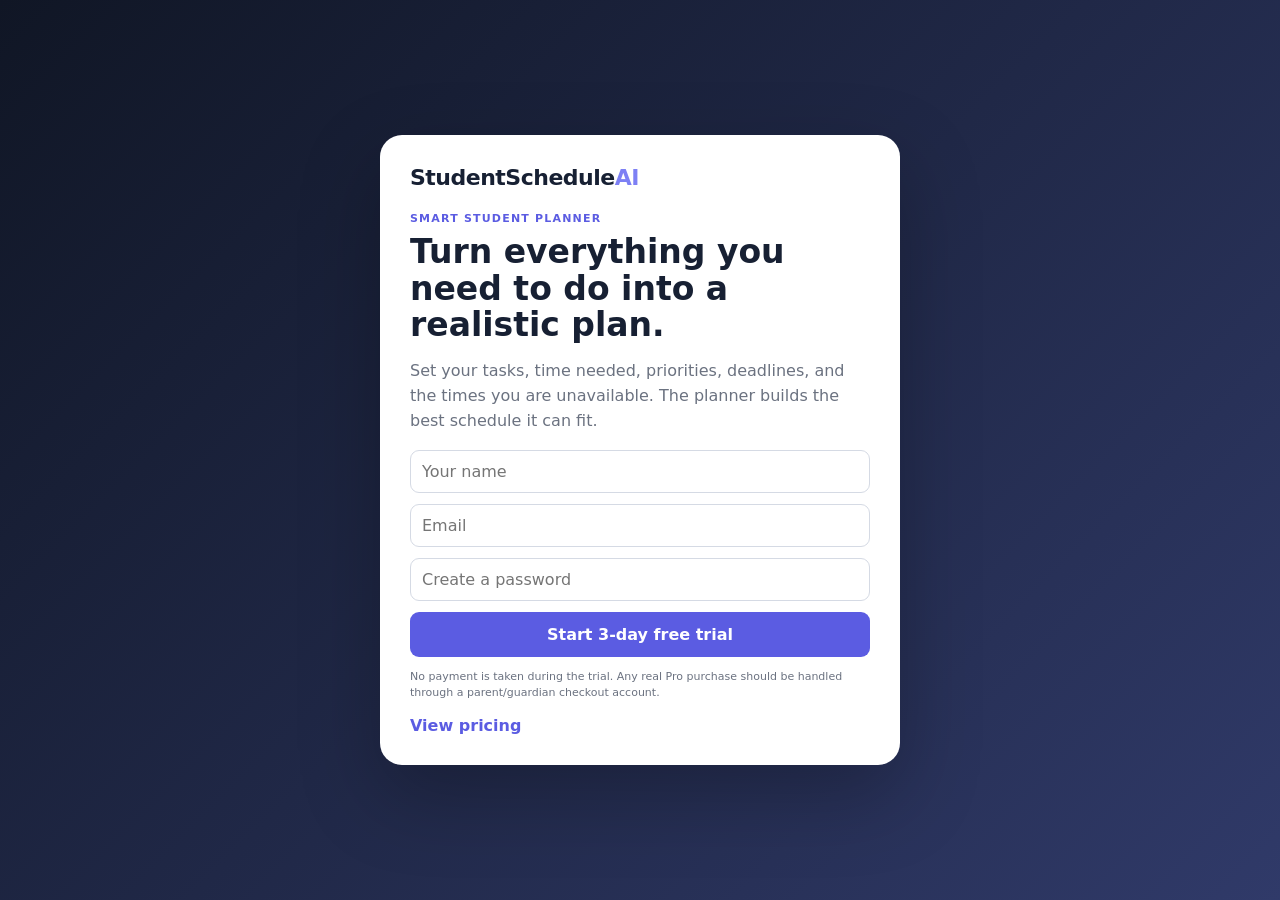
==== commit 3bd459c7: "Add files via upload" ====
--- a/index.html
+++ b/index.html
@@ -1,7 +1,109 @@
-<!doctype html><html><head><meta charset="utf-8"><meta name="viewport" content="width=device-width,initial-scale=1"><title>StudentSchedule AI</title><link rel="stylesheet" href="style.css"></head><body>
-<div class="app"><aside><div class="brand"><b>StudentSchedule</b><small>AI planner</small></div>
-<button class="nav active" data-page="today">⌂ Today</button><button class="nav" data-page="calendar">▦ Calendar</button><button class="nav" data-page="tasks">✓ Tasks</button><button class="nav" data-page="week">▤ Week</button><button class="nav" data-page="planner">✦ Planner AI</button><button class="nav assistant-nav" data-page="assistant">◉ AI Assistant</button><button class="nav" data-page="settings">⚙ Settings</button>
-<div class="trial"><b>3-Day Pro Trial</b><p id="trialText">Try Pro free for 3 days.</p><button id="trialBtn">Start Free Trial</button></div></aside>
-<main><header><div><h1 id="title">Today</h1><p id="sub">Your plan, without the guesswork.</p></div><button id="add">+ Add task</button></header><section id="page"></section></main></div>
-<div id="modal" class="modal hidden"><div class="box"><h2>Add task</h2><input id="name" placeholder="Task name"><input id="due" type="date"><input id="mins" type="number" value="30" min="5" placeholder="Minutes"><select id="pri"><option value="3">High priority</option><option value="2">Normal priority</option><option value="1">Low priority</option></select><button id="save">Add task</button><button id="cancel">Cancel</button></div></div>
-<script src="app.js"></script></body></html>+<!doctype html>
+<html lang="en">
+<head>
+<meta charset="utf-8">
+<meta name="viewport" content="width=device-width,initial-scale=1">
+<title>StudentSchedule — Smart Planner</title>
+<link rel="stylesheet" href="style.css">
+</head>
+<body>
+<div id="authGate" class="gate">
+  <div class="gate-card">
+    <div class="brand-big">StudentSchedule<span>AI</span></div>
+    <div class="eyebrow">SMART STUDENT PLANNER</div>
+    <h1>Turn everything you need to do into a realistic plan.</h1>
+    <p class="lead">Set your tasks, time needed, priorities, deadlines, and the times you are unavailable. The planner builds the best schedule it can fit.</p>
+    <form id="signupForm" class="stack">
+      <input id="nameInput" required placeholder="Your name" autocomplete="name">
+      <input id="emailInput" type="email" required placeholder="Email" autocomplete="email">
+      <input id="passwordInput" type="password" minlength="6" required placeholder="Create a password" autocomplete="new-password">
+      <button class="primary big">Start 3-day free trial</button>
+    </form>
+    <div class="fineprint">No payment is taken during the trial. Any real Pro purchase should be handled through a parent/guardian checkout account.</div>
+    <button id="landingPricing" class="textbtn">View pricing</button>
+  </div>
+</div>
+
+<div id="app" class="app hidden">
+  <aside class="sidebar">
+    <div>
+      <div class="brand">StudentSchedule<span>AI</span></div>
+      <div class="brand-sub">Smart student planning</div>
+    </div>
+    <nav>
+      <button data-view="today" class="nav active">Today</button>
+      <button data-view="builder" class="nav">Schedule Builder</button>
+      <button data-view="tasks" class="nav">Tasks</button>
+      <button data-view="calendar" class="nav">Calendar</button>
+      <button data-view="week" class="nav">Week</button>
+      <button data-view="pricing" class="nav">Pro & Pricing</button>
+      <button data-view="settings" class="nav">Settings</button>
+    </nav>
+    <div class="sidebar-bottom">
+      <div class="account-card">
+        <div id="accountName">Student</div>
+        <small id="trialStatus">3-day Pro trial</small>
+      </div>
+    </div>
+  </aside>
+
+  <main class="main">
+    <header class="topbar">
+      <div>
+        <h1 id="pageTitle">Today</h1>
+        <p id="pageSub">Your day, organized around what matters most.</p>
+      </div>
+      <div class="top-actions">
+        <button id="quickBuild" class="secondary">Build my day</button>
+        <button id="quickAdd" class="primary">+ Add task</button>
+      </div>
+    </header>
+    <section id="view"></section>
+  </main>
+</div>
+
+<div id="taskModal" class="modal hidden">
+  <div class="modal-card">
+    <button class="close" id="closeTask">×</button>
+    <h2>Add a task</h2>
+    <form id="taskForm" class="stack">
+      <label>What do you need to do?
+        <input id="taskName" required placeholder="Finish biology worksheet">
+      </label>
+      <div class="two">
+        <label>Time needed
+          <select id="taskMinutes">
+            <option value="15">15 minutes</option><option value="30" selected>30 minutes</option>
+            <option value="45">45 minutes</option><option value="60">1 hour</option>
+            <option value="90">1.5 hours</option><option value="120">2 hours</option>
+            <option value="180">3 hours</option>
+          </select>
+        </label>
+        <label>Priority
+          <select id="taskPriority">
+            <option value="1">1 — Low</option><option value="2" selected>2 — Normal</option>
+            <option value="3">3 — Important</option><option value="4">4 — High</option>
+            <option value="5">5 — Critical</option>
+          </select>
+        </label>
+      </div>
+      <div class="two">
+        <label>Deadline
+          <input id="taskDue" type="date">
+        </label>
+        <label>Preferred time
+          <select id="taskPreferred">
+            <option value="any">Any time</option><option value="morning">Morning</option>
+            <option value="afternoon">Afternoon</option><option value="evening">Evening</option>
+          </select>
+        </label>
+      </div>
+      <label class="checkline"><input id="taskFixed" type="checkbox"> Fixed commitment</label>
+      <button class="primary big">Save task</button>
+    </form>
+  </div>
+</div>
+
+<script src="app.js"></script>
+</body>
+</html>
--- a/style.css
+++ b/style.css
@@ -1,2 +1,39 @@
-*{box-sizing:border-box}body{margin:0;font-family:system-ui,-apple-system,Segoe UI,sans-serif;background:#f5f7fb;color:#182033}.app{display:flex;min-height:100vh}aside{width:245px;background:#101521;color:#dce3ef;padding:20px 14px;display:flex;flex-direction:column;gap:7px}.brand{padding:4px 10px 22px}.brand b{display:block;font-size:16px}.brand small{color:#8d99ad}.nav{border:0;background:none;color:#b8c2d2;text-align:left;padding:12px;border-radius:10px;cursor:pointer;font-size:14px}.nav.active,.nav:hover{background:#273148;color:white}.trial{margin-top:auto;background:#1b2639;border:1px solid #33415c;padding:14px;border-radius:14px;font-size:13px}.trial p{color:#a1adbf;line-height:1.4}.trial button,header button,#save{background:#6170ef;color:#fff;border:0;border-radius:9px;padding:10px 14px;font-weight:700;cursor:pointer}.trial button{width:100%}main{max-width:1250px;width:100%;margin:auto;padding:30px}header{display:flex;justify-content:space-between;align-items:center;margin-bottom:22px}h1{margin:0;font-size:30px}header p{margin:5px 0;color:#6d788d}.card{background:#fff;border:1px solid #e2e6ee;border-radius:16px;padding:20px;margin-bottom:15px;box-shadow:0 3px 12px #00000008}.grid{display:grid;grid-template-columns:repeat(3,1fr);gap:15px}.stat{font-size:28px;font-weight:800}.muted{color:#707c90}.task{display:flex;justify-content:space-between;padding:13px 0;border-bottom:1px solid #edf0f4}.task:last-child{border:0}.task button{background:#fff;border:1px solid #d7dce6;border-radius:7px;padding:6px;cursor:pointer}.calendar{display:grid;grid-template-columns:repeat(7,1fr);background:#fff;border:1px solid #e1e5ed}.dow{padding:9px;background:#eef1f6;font-size:12px;font-weight:700}.day{min-height:110px;border-top:1px solid #e7eaf0;border-right:1px solid #e7eaf0;padding:7px}.today{outline:2px solid #6572ed;outline-offset:-2px}.event{font-size:11px;background:#e9edff;color:#4652b7;border-radius:5px;padding:4px;margin-top:5px;white-space:nowrap;overflow:hidden}.chat{min-height:570px;display:flex;flex-direction:column}.messages{flex:1;overflow:auto}.msg{max-width:78%;padding:12px 14px;border-radius:14px;margin:9px 0;line-height:1.45;white-space:pre-wrap}.bot{background:#eef1f6}.user{background:#6170ef;color:white;margin-left:auto}.chatrow{display:flex;gap:8px}.chatrow input{flex:1;padding:13px;border:1px solid #d7dce6;border-radius:9px}.chips{display:flex;gap:7px;flex-wrap:wrap;margin:10px 0}.chip{border:1px solid #d9deea;background:white;border-radius:18px;padding:7px 10px;cursor:pointer}.modal{position:fixed;inset:0;background:#0008;display:grid;place-items:center}.hidden{display:none}.box{background:#fff;padding:24px;border-radius:15px;width:min(430px,92vw)}.box input,.box select{display:block;width:100%;padding:11px;margin:8px 0;border:1px solid #d7dce6;border-radius:8px}.box button{margin:7px 5px 0 0;padding:10px 13px;border-radius:8px}.assistant{display:grid;grid-template-columns:1.3fr .7fr;gap:15px}@media(max-width:800px){aside{width:185px}.assistant,.grid{grid-template-columns:1fr}main{padding:18px}}
-.task.completed{background:#f2fbf4;border-radius:10px;padding:13px;margin:5px 0;border-bottom:0}.done-name{text-decoration:line-through;color:#4f8b5c}.complete-green{background:#2e9b57!important;color:white!important;border-color:#2e9b57!important}.assistant-nav{margin-top:8px;border-top:1px solid #2b3446;padding-top:15px}.msg.user{margin-left:auto}.msg.bot{margin-right:auto}
+*{box-sizing:border-box}
+:root{--bg:#f5f7fb;--card:#fff;--text:#172033;--muted:#6b7280;--line:#e3e7ef;--primary:#5b5ce2;--primary-dark:#4748c8;--green:#2e9b57;--red:#c64a4a;--orange:#b66a1f;--shadow:0 12px 30px rgba(18,25,45,.08)}
+body{margin:0;font-family:Inter,system-ui,-apple-system,BlinkMacSystemFont,"Segoe UI",sans-serif;background:var(--bg);color:var(--text)}
+button,input,select{font:inherit}button{cursor:pointer}
+.hidden{display:none!important}
+.gate{position:fixed;inset:0;display:flex;align-items:center;justify-content:center;padding:20px;background:linear-gradient(135deg,#101625,#303a69);z-index:50}
+.gate-card{width:min(520px,100%);background:#fff;border-radius:22px;padding:30px;box-shadow:0 30px 80px rgba(0,0,0,.25)}
+.brand-big{font-size:22px;font-weight:850;letter-spacing:-.5px}.brand-big span,.brand span{color:#7d80f4}
+.eyebrow{font-size:11px;font-weight:800;letter-spacing:1.2px;color:var(--primary);margin-top:22px}
+.gate-card h1{font-size:33px;line-height:1.1;margin:9px 0}.lead{color:var(--muted);line-height:1.55}
+.stack{display:grid;gap:11px}.stack label{display:grid;gap:6px;font-size:13px;font-weight:700}
+input,select{width:100%;border:1px solid #d5dae4;border-radius:9px;padding:11px;background:#fff;color:var(--text);outline:none}
+input:focus,select:focus{border-color:var(--primary);box-shadow:0 0 0 3px rgba(91,92,226,.12)}
+.primary,.secondary{border-radius:9px;padding:11px 15px;font-weight:800}.primary{border:0;background:var(--primary);color:#fff}.primary:hover{background:var(--primary-dark)}
+.secondary{border:1px solid var(--line);background:#fff;color:var(--text)}.big{padding:13px 16px}
+.fineprint{font-size:11px;color:var(--muted);line-height:1.5;margin-top:12px}.textbtn{border:0;background:none;color:var(--primary);font-weight:750;padding:0;margin-top:14px}
+.app{display:flex;min-height:100vh}.sidebar{width:250px;flex:0 0 250px;background:#101625;color:#fff;padding:22px 14px;display:flex;flex-direction:column;gap:22px}
+.brand{font-size:20px;font-weight:850;letter-spacing:-.5px}.brand-sub{font-size:12px;color:#8e98ad;margin-top:3px}
+nav{display:grid;gap:5px}.nav{background:transparent;border:0;color:#aeb7c9;text-align:left;padding:11px 12px;border-radius:9px;font-weight:650}.nav:hover,.nav.active{background:#28344f;color:#fff}
+.sidebar-bottom{margin-top:auto}.account-card{border:1px solid #2e3851;background:#182138;border-radius:11px;padding:12px}.account-card small{display:block;color:#96a1b6;margin-top:4px}
+.main{flex:1;min-width:0;padding:30px 36px}.topbar{display:flex;justify-content:space-between;align-items:flex-start;gap:15px;margin-bottom:22px}.topbar h1{font-size:31px;letter-spacing:-.8px;margin:0}.topbar p{margin:5px 0;color:var(--muted)}.top-actions{display:flex;gap:8px}
+.card{background:#fff;border:1px solid var(--line);border-radius:16px;padding:19px;box-shadow:var(--shadow)}
+.hero{background:linear-gradient(135deg,#18213b,#313c6c);color:#fff;border-radius:18px;padding:25px;margin-bottom:16px}.hero h2{margin:0 0 7px;font-size:25px}.hero p{color:#d6dced;line-height:1.5}.hero-grid{display:grid;grid-template-columns:repeat(3,1fr);gap:12px;margin-top:18px}.hero-stat{background:#ffffff10;border:1px solid #ffffff18;padding:12px;border-radius:10px}.hero-stat b{display:block;font-size:21px}
+.grid{display:grid;grid-template-columns:repeat(3,1fr);gap:15px}.muted{color:var(--muted)}.stat{font-size:29px;font-weight:850;margin-top:5px}
+.section-title{display:flex;justify-content:space-between;align-items:center;gap:10px}.section-title h2{margin:0;font-size:18px}
+.task{display:grid;grid-template-columns:24px 1fr auto;gap:11px;align-items:center;border:1px solid var(--line);border-radius:10px;padding:11px;margin:7px 0}.task.done{background:#effaf2;border-color:#cce8d5}.task.done .task-name{text-decoration:line-through;color:#53805e}
+.check{height:23px;width:23px;padding:0;border:2px solid #cbd1dc;border-radius:7px;background:#fff}.task.done .check{background:var(--green);border-color:var(--green)}.task-meta{font-size:12px;color:var(--muted);margin-top:3px}
+.badge{display:inline-flex;border-radius:999px;padding:4px 7px;font-size:10px;font-weight:800;background:#eef0ff;color:#4a4bbd}.p5{background:#fee9e8;color:#a33e3e}.p4{background:#fff0de;color:#9a5c18}.p3{background:#eef0ff;color:#494bb6}.fixed{background:#eaf7ef;color:#277744}
+.builder{display:grid;grid-template-columns:340px minmax(0,1fr);gap:16px}.controls{display:grid;gap:13px}.controls h2{margin:0}.controls .label{display:grid;gap:5px}
+.row{display:grid;grid-template-columns:1fr 1fr;gap:10px}.availability{display:grid;gap:7px}.block-row{display:grid;grid-template-columns:1fr auto auto;gap:7px;align-items:center}.block-row button{padding:8px 10px}.danger{border:1px solid #f1cccc;background:#fff;color:var(--red);border-radius:8px}
+.timeline{display:grid;gap:8px}.slot{display:grid;grid-template-columns:110px minmax(0,1fr);gap:12px;align-items:start}.slot-time{font-size:12px;color:var(--muted);text-align:right;padding-top:9px}.slot-box{background:#eef0ff;border-left:4px solid var(--primary);border-radius:9px;padding:10px}.slot-box.fixed{border-left-color:var(--green);background:#eef9f1}.slot-box small{display:block;color:var(--muted);margin-top:3px}
+.calendar{display:grid;grid-template-columns:repeat(7,1fr);gap:8px}.day{background:#fff;border:1px solid var(--line);border-radius:10px;min-height:130px;padding:9px}.day.today{border:2px solid var(--primary)}.dayhead{font-size:11px;color:var(--muted);font-weight:800}.date{font-weight:850;margin:3px 0 8px}.event{font-size:11px;background:#eef0ff;border-radius:6px;padding:5px;margin:4px 0}.event.done{background:#effaf2;color:#4c7d59}
+.pricing-grid{display:grid;grid-template-columns:repeat(2,minmax(280px,420px));gap:16px}.price.pro{border:2px solid var(--primary)}.price h2{margin-top:0}.amount{font-size:35px;font-weight:850}.price ul{line-height:1.8;padding-left:20px}.price small{font-size:14px;font-weight:500;color:var(--muted)}
+.settings-grid{display:grid;grid-template-columns:1fr 1fr;gap:12px}.settings-grid label{display:grid;gap:6px;font-size:13px;font-weight:700}
+.empty{padding:28px;text-align:center;color:var(--muted);border:1px dashed #d1d6e0;border-radius:11px}
+.notice{background:#f4f5f9;color:#566078;border-radius:10px;padding:11px;font-size:13px;line-height:1.45}
+.modal{position:fixed;inset:0;background:rgba(8,13,25,.55);display:flex;align-items:center;justify-content:center;padding:20px;z-index:30}.modal-card{width:min(540px,100%);background:#fff;border-radius:18px;padding:24px;position:relative;box-shadow:0 25px 70px rgba(0,0,0,.2)}.modal-card h2{margin-top:0}.close{position:absolute;right:13px;top:10px;border:0;background:none;color:#5a6270;font-size:26px;padding:2px 5px}.checkline{display:flex;gap:8px;align-items:center;font-size:13px;font-weight:650}.checkline input{width:auto}
+@media(max-width:950px){.builder{grid-template-columns:1fr}.grid{grid-template-columns:1fr 1fr}.hero-grid{grid-template-columns:1fr 1fr}}
+@media(max-width:700px){.sidebar{width:195px;flex-basis:195px}.main{padding:20px}.grid,.hero-grid,.settings-grid,.pricing-grid{grid-template-columns:1fr}.calendar{grid-template-columns:repeat(2,1fr)}.topbar{flex-direction:column}.top-actions{width:100%}}
